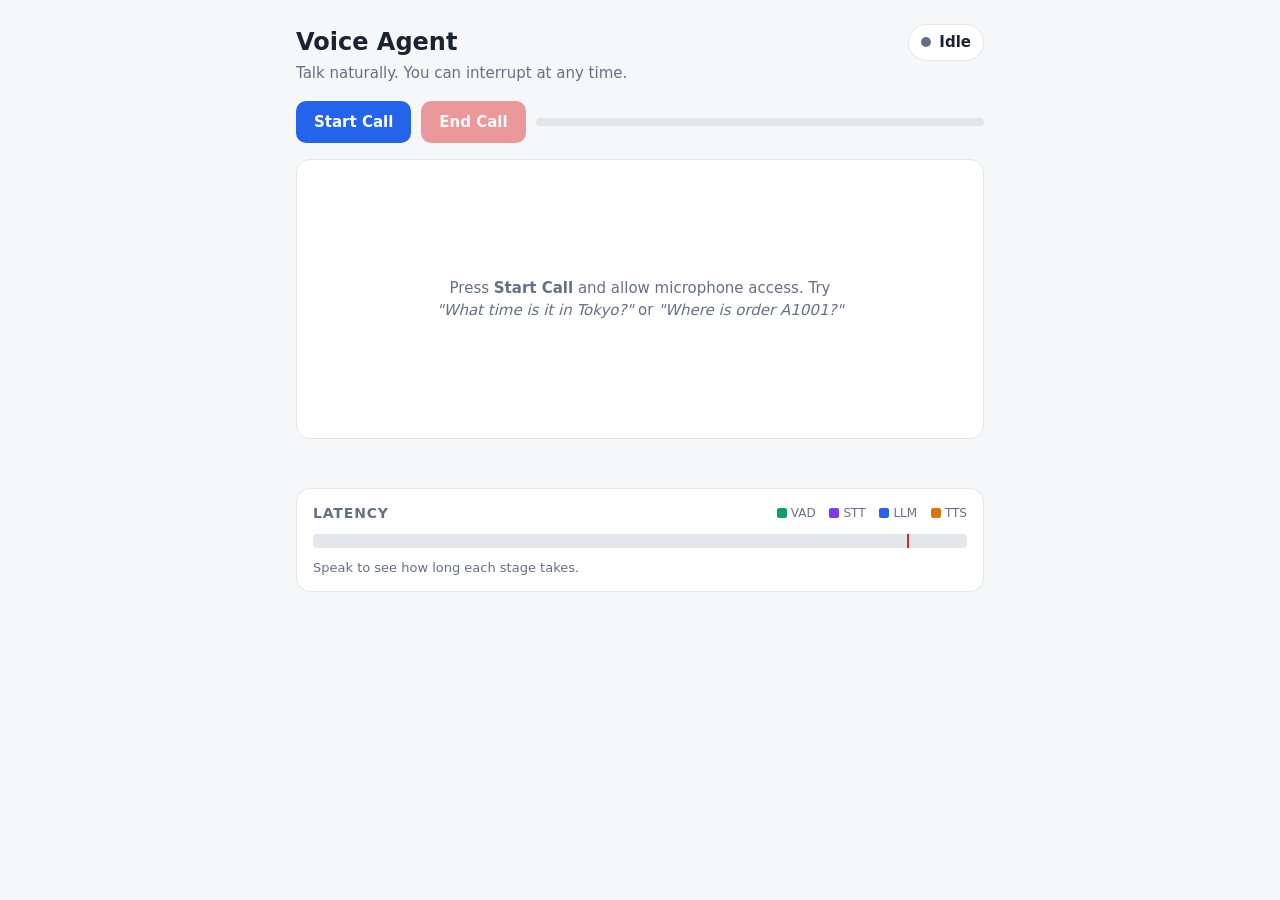
==== web/index.html @ 318622de "Add web client: mic capture, playback, captions and barge-in AudioWorklet downsamples the mic to 16 " ====
<!doctype html>
<html lang="en">
  <head>
    <meta charset="utf-8" />
    <meta name="viewport" content="width=device-width, initial-scale=1" />
    <title>Voice Agent</title>
    <link rel="stylesheet" href="styles.css" />
  </head>
  <body>
    <main class="app">
      <header class="top">
        <div>
          <h1>Voice Agent</h1>
          <p class="sub">Talk naturally. You can interrupt at any time.</p>
        </div>
        <div class="status" id="status" data-state="idle" role="status">
          <span class="dot"></span><span id="status-label">Idle</span>
        </div>
      </header>

      <section class="controls">
        <button id="start" class="btn primary" type="button">Start Call</button>
        <button id="end" class="btn danger" type="button" disabled>End Call</button>
        <div class="meter" title="Microphone level" aria-hidden="true"><div id="level"></div></div>
      </section>

      <div id="banner" class="banner" role="alert" hidden></div>

      <section class="transcript" id="transcript" aria-live="polite">
        <p class="empty" id="empty">
          Press <strong>Start Call</strong> and allow microphone access. Try
          <em>"What time is it in Tokyo?"</em> or <em>"Where is order A1001?"</em>
        </p>
      </section>
      <p class="partial" id="partial" aria-live="polite"></p>

      <section class="latency">
        <div class="latency-head">
          <h2>Latency</h2>
          <span class="legend">
            <i class="k vad"></i>VAD <i class="k stt"></i>STT <i class="k llm"></i>LLM <i class="k tts"></i>TTS
          </span>
        </div>
        <div class="bar" id="bar"><span class="budget" title="1.5 s budget"></span></div>
        <p class="stats" id="stats">Speak to see how long each stage takes.</p>
      </section>
    </main>
    <script src="app.js" type="module"></script>
  </body>
</html>
---- web/styles.css ----
:root {
  --bg: #f6f7f9;
  --panel: #ffffff;
  --text: #1c2330;
  --muted: #667085;
  --border: #e3e6eb;
  --accent: #2563eb;
  --accent-text: #ffffff;
  --danger: #dc2626;
  --user-bg: #2563eb;
  --user-text: #ffffff;
  --agent-bg: #eef1f5;
  --ok: #15803d;
  --warn: #b45309;
  --vad: #0f9d6b;
  --stt: #7c3aed;
  --llm: #2563eb;
  --tts: #d97706;
  color-scheme: light;
}

@media (prefers-color-scheme: dark) {
  :root {
    --bg: #0f1218;
    --panel: #171b23;
    --text: #e6e9ef;
    --muted: #98a2b3;
    --border: #2a303b;
    --accent: #3b82f6;
    --danger: #ef4444;
    --user-bg: #2f5fd0;
    --agent-bg: #222834;
    --ok: #4ade80;
    --warn: #fbbf24;
    color-scheme: dark;
  }
}

* {
  box-sizing: border-box;
}

body {
  margin: 0;
  background: var(--bg);
  color: var(--text);
  font: 15px/1.5 system-ui, -apple-system, "Segoe UI", Roboto, sans-serif;
}

.app {
  max-width: 720px;
  margin: 0 auto;
  padding: 24px 16px 40px;
  display: flex;
  flex-direction: column;
  gap: 16px;
}

.top {
  display: flex;
  justify-content: space-between;
  align-items: flex-start;
  gap: 12px;
}

h1 {
  margin: 0;
  font-size: 24px;
}

h2 {
  margin: 0;
  font-size: 14px;
  text-transform: uppercase;
  letter-spacing: 0.06em;
  color: var(--muted);
}

.sub {
  margin: 2px 0 0;
  color: var(--muted);
}

.status {
  display: inline-flex;
  align-items: center;
  gap: 8px;
  padding: 6px 12px;
  border: 1px solid var(--border);
  border-radius: 999px;
  background: var(--panel);
  font-weight: 600;
  white-space: nowrap;
}

.dot {
  width: 10px;
  height: 10px;
  border-radius: 50%;
  background: var(--muted);
}

.status[data-state="listening"] .dot {
  background: var(--vad);
  animation: pulse 1.6s infinite;
}
.status[data-state="thinking"] .dot {
  background: var(--stt);
  animation: pulse 0.8s infinite;
}
.status[data-state="speaking"] .dot {
  background: var(--accent);
}
.status[data-state="connecting"] .dot {
  background: var(--warn);
}
.status[data-state="disconnected"] .dot {
  background: var(--danger);
}

@keyframes pulse {
  50% {
    opacity: 0.35;
  }
}

.controls {
  display: flex;
  align-items: center;
  gap: 10px;
  flex-wrap: wrap;
}

.btn {
  border: 0;
  border-radius: 10px;
  padding: 10px 18px;
  font: inherit;
  font-weight: 600;
  cursor: pointer;
}

.btn:disabled {
  opacity: 0.45;
  cursor: default;
}

.btn.primary {
  background: var(--accent);
  color: var(--accent-text);
}

.btn.danger {
  background: var(--danger);
  color: #fff;
}

.meter {
  flex: 1;
  min-width: 80px;
  height: 8px;
  border-radius: 4px;
  background: var(--border);
  overflow: hidden;
}

.meter div {
  height: 100%;
  width: 0;
  background: var(--vad);
  transition: width 60ms linear;
}

.banner {
  padding: 10px 14px;
  border-radius: 10px;
  border: 1px solid var(--border);
  background: var(--panel);
}

.banner[data-kind="error"] {
  border-color: var(--danger);
  color: var(--danger);
}

.banner[data-kind="warn"] {
  border-color: var(--warn);
  color: var(--warn);
}

.transcript {
  background: var(--panel);
  border: 1px solid var(--border);
  border-radius: 14px;
  padding: 16px;
  min-height: 280px;
  max-height: 55vh;
  overflow-y: auto;
  display: flex;
  flex-direction: column;
  gap: 10px;
}

.empty {
  margin: auto;
  max-width: 420px;
  text-align: center;
  color: var(--muted);
}

.turn {
  max-width: 85%;
  padding: 8px 12px;
  border-radius: 14px;
}

.turn .text {
  margin: 0;
  overflow-wrap: anywhere;
}

.turn.user {
  align-self: flex-end;
  background: var(--user-bg);
  color: var(--user-text);
  border-bottom-right-radius: 4px;
}

.turn.agent {
  align-self: flex-start;
  background: var(--agent-bg);
  border-bottom-left-radius: 4px;
}

.turn.interrupted .text::after {
  content: " (interrupted)";
  color: var(--muted);
  font-size: 12px;
}

.tool {
  margin-top: 6px;
  font: 12px/1.4 ui-monospace, "Cascadia Mono", Consolas, monospace;
  color: var(--muted);
  overflow-wrap: anywhere;
}

.tool.ok {
  color: var(--ok);
}

.tool.failed {
  color: var(--warn);
}

.partial {
  min-height: 1.5em;
  margin: -6px 4px 0;
  color: var(--muted);
  font-style: italic;
}

.latency {
  background: var(--panel);
  border: 1px solid var(--border);
  border-radius: 14px;
  padding: 14px 16px;
  display: flex;
  flex-direction: column;
  gap: 10px;
}

.latency-head {
  display: flex;
  justify-content: space-between;
  align-items: center;
  flex-wrap: wrap;
  gap: 8px;
}

.legend {
  color: var(--muted);
  font-size: 12px;
}

.k {
  display: inline-block;
  width: 10px;
  height: 10px;
  border-radius: 2px;
  margin: 0 4px 0 10px;
  vertical-align: -1px;
}

.k.vad,
.seg.vad {
  background: var(--vad);
}
.k.stt,
.seg.stt {
  background: var(--stt);
}
.k.llm,
.seg.llm {
  background: var(--llm);
}
.k.tts,
.seg.tts {
  background: var(--tts);
}

.bar {
  position: relative;
  display: flex;
  height: 14px;
  border-radius: 4px;
  background: var(--border);
  overflow: hidden;
}

.seg {
  height: 100%;
}

.budget {
  position: absolute;
  top: 0;
  bottom: 0;
  left: 90.9%;
  width: 2px;
  background: var(--danger);
}

.stats {
  margin: 0;
  color: var(--muted);
  font-size: 13px;
  font-variant-numeric: tabular-nums;
}
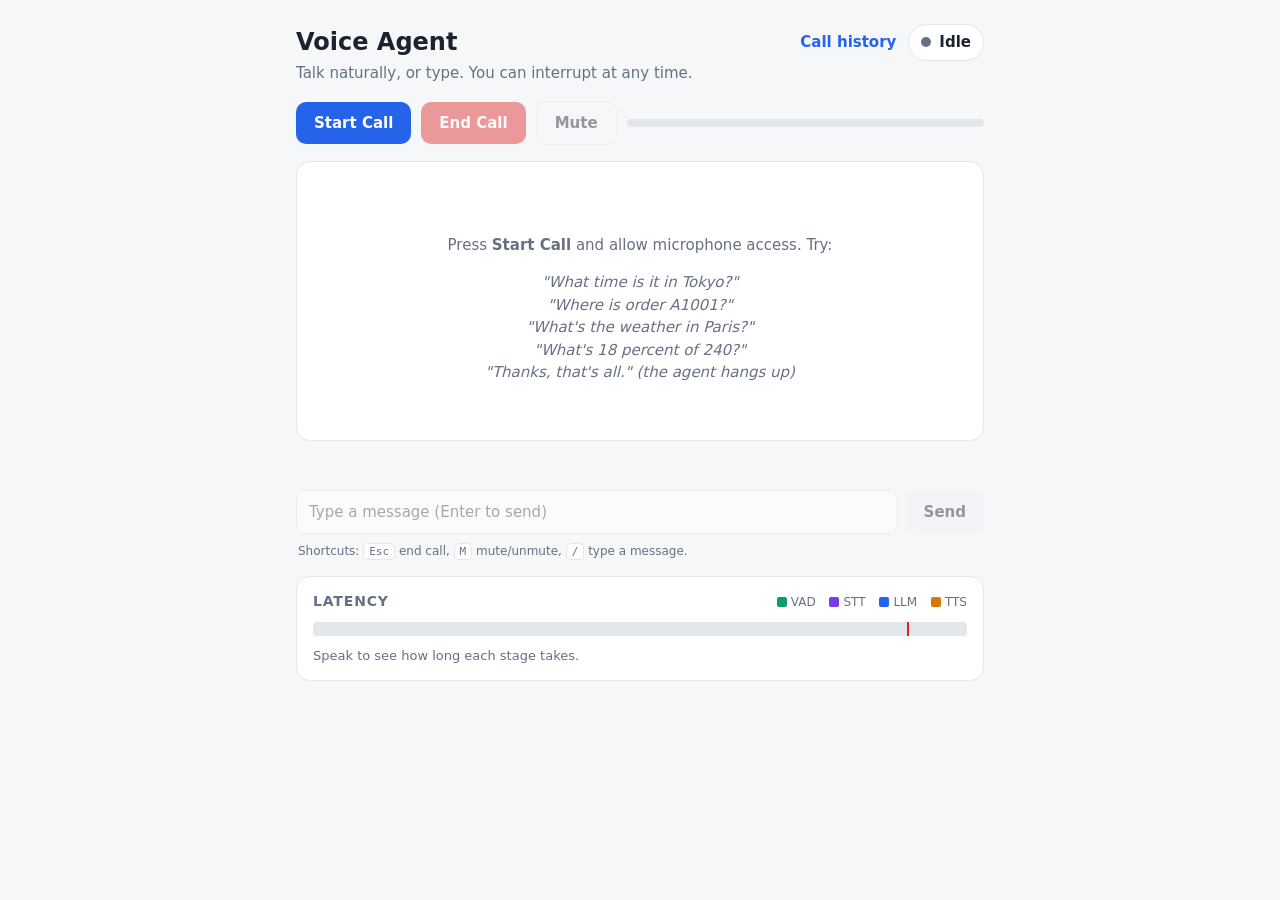
==== commit 3c6d8466: "Web client: type or talk, text-only calls, mute, shortcuts, history page - Message box (typing inter" ====
--- a/web/index.html
+++ b/web/index.html
@@ -11,28 +11,53 @@
       <header class="top">
         <div>
           <h1>Voice Agent</h1>
-          <p class="sub">Talk naturally. You can interrupt at any time.</p>
+          <p class="sub">Talk naturally, or type. You can interrupt at any time.</p>
         </div>
-        <div class="status" id="status" data-state="idle" role="status">
-          <span class="dot"></span><span id="status-label">Idle</span>
+        <div class="top-right">
+          <a class="nav" href="history.html">Call history</a>
+          <div class="status" id="status" data-state="idle" role="status">
+            <span class="dot"></span><span id="status-label">Idle</span>
+          </div>
         </div>
       </header>
+
+      <p class="demo" id="demo" hidden>
+        <strong>Demo mode.</strong> No API keys are configured, so speech recognition is scripted (it "hears" a
+        fixed list of questions), replies come from a rule-based stand-in for the LLM, and the voice is a synthetic
+        hum. Typed messages skip the scripted recognition, so type a question to try the real tools.
+      </p>
 
       <section class="controls">
         <button id="start" class="btn primary" type="button">Start Call</button>
         <button id="end" class="btn danger" type="button" disabled>End Call</button>
+        <button id="mute" class="btn ghost" type="button" aria-pressed="false" disabled>Mute</button>
         <div class="meter" title="Microphone level" aria-hidden="true"><div id="level"></div></div>
       </section>
 
-      <div id="banner" class="banner" role="alert" hidden></div>
+      <div id="banner" class="banner" role="alert" hidden>
+        <span id="banner-text"></span>
+        <button id="text-only" class="link" type="button" hidden>Start a text-only call instead</button>
+      </div>
 
       <section class="transcript" id="transcript" aria-live="polite">
-        <p class="empty" id="empty">
-          Press <strong>Start Call</strong> and allow microphone access. Try
-          <em>"What time is it in Tokyo?"</em> or <em>"Where is order A1001?"</em>
-        </p>
+        <div class="empty" id="empty">
+          <p>Press <strong>Start Call</strong> and allow microphone access. Try:</p>
+          <ul>
+            <li>"What time is it in Tokyo?"</li>
+            <li>"Where is order A1001?"</li>
+            <li>"What's the weather in Paris?"</li>
+            <li>"What's 18 percent of 240?"</li>
+            <li>"Thanks, that's all." (the agent hangs up)</li>
+          </ul>
+        </div>
       </section>
       <p class="partial" id="partial" aria-live="polite"></p>
+
+      <form class="composer" id="composer" autocomplete="off">
+        <input id="message" type="text" maxlength="2000" placeholder="Type a message (Enter to send)" disabled />
+        <button id="send" class="btn" type="submit" disabled>Send</button>
+      </form>
+      <p class="hint">Shortcuts: <kbd>Esc</kbd> end call, <kbd>M</kbd> mute/unmute, <kbd>/</kbd> type a message.</p>
 
       <section class="latency">
         <div class="latency-head">
--- a/web/styles.css
+++ b/web/styles.css
@@ -337,3 +337,198 @@
   font-size: 13px;
   font-variant-numeric: tabular-nums;
 }
+
+/* --- header navigation, demo notice ------------------------------------ */
+
+.top-right {
+  display: flex;
+  align-items: center;
+  gap: 12px;
+  flex-wrap: wrap;
+  justify-content: flex-end;
+}
+
+.nav {
+  color: var(--accent);
+  font-weight: 600;
+  text-decoration: none;
+}
+
+.nav:hover {
+  text-decoration: underline;
+}
+
+.demo {
+  margin: 0;
+  padding: 10px 14px;
+  border: 1px dashed var(--warn);
+  border-radius: 10px;
+  background: var(--panel);
+  color: var(--muted);
+  font-size: 13px;
+}
+
+.demo strong {
+  color: var(--warn);
+}
+
+/* --- buttons ------------------------------------------------------------ */
+
+.btn.ghost {
+  background: transparent;
+  color: var(--text);
+  border: 1px solid var(--border);
+}
+
+.btn.ghost.on {
+  background: var(--warn);
+  border-color: var(--warn);
+  color: #fff;
+}
+
+.btn.small {
+  padding: 4px 12px;
+  font-size: 13px;
+}
+
+.btn:not(.primary):not(.danger):not(.ghost) {
+  background: var(--agent-bg);
+  color: var(--text);
+}
+
+.link {
+  margin-left: 8px;
+  padding: 0;
+  border: 0;
+  background: none;
+  color: var(--accent);
+  font: inherit;
+  font-weight: 600;
+  text-decoration: underline;
+  cursor: pointer;
+}
+
+/* --- composer and hints ------------------------------------------------- */
+
+.composer {
+  display: flex;
+  gap: 8px;
+}
+
+.composer input {
+  flex: 1;
+  min-width: 0;
+  padding: 10px 12px;
+  border: 1px solid var(--border);
+  border-radius: 10px;
+  background: var(--panel);
+  color: var(--text);
+  font: inherit;
+}
+
+.composer input:disabled {
+  opacity: 0.6;
+}
+
+.hint {
+  margin: -8px 2px 0;
+  color: var(--muted);
+  font-size: 12px;
+}
+
+kbd {
+  padding: 1px 5px;
+  border: 1px solid var(--border);
+  border-radius: 4px;
+  background: var(--panel);
+  font: 11px ui-monospace, "Cascadia Mono", Consolas, monospace;
+}
+
+.empty ul {
+  margin: 8px 0 0;
+  padding: 0;
+  list-style: none;
+  font-style: italic;
+}
+
+.turn.user.typed .text::after {
+  content: " (typed)";
+  opacity: 0.75;
+  font-size: 12px;
+}
+
+/* --- history page ------------------------------------------------------- */
+
+.app.wide {
+  max-width: 960px;
+}
+
+.panel {
+  background: var(--panel);
+  border: 1px solid var(--border);
+  border-radius: 14px;
+  padding: 14px 16px;
+  display: flex;
+  flex-direction: column;
+  gap: 10px;
+}
+
+.links {
+  display: flex;
+  gap: 14px;
+  font-size: 13px;
+}
+
+.links a {
+  color: var(--accent);
+}
+
+.table-wrap {
+  overflow-x: auto;
+}
+
+table.data {
+  width: 100%;
+  border-collapse: collapse;
+  font-size: 13px;
+  font-variant-numeric: tabular-nums;
+}
+
+table.data th,
+table.data td {
+  padding: 6px 8px;
+  border-bottom: 1px solid var(--border);
+  text-align: left;
+  white-space: nowrap;
+}
+
+table.data th {
+  color: var(--muted);
+  font-weight: 600;
+}
+
+table.data td.num,
+table.data th:not(:first-child) {
+  text-align: right;
+}
+
+table.data td.muted {
+  color: var(--muted);
+  white-space: normal;
+  text-align: left;
+}
+
+table.clickable tbody tr {
+  cursor: pointer;
+}
+
+table.clickable tbody tr:hover,
+table.clickable tbody tr:focus {
+  background: var(--agent-bg);
+  outline: none;
+}
+
+.transcript.compact {
+  min-height: 0;
+  max-height: 420px;
+}
